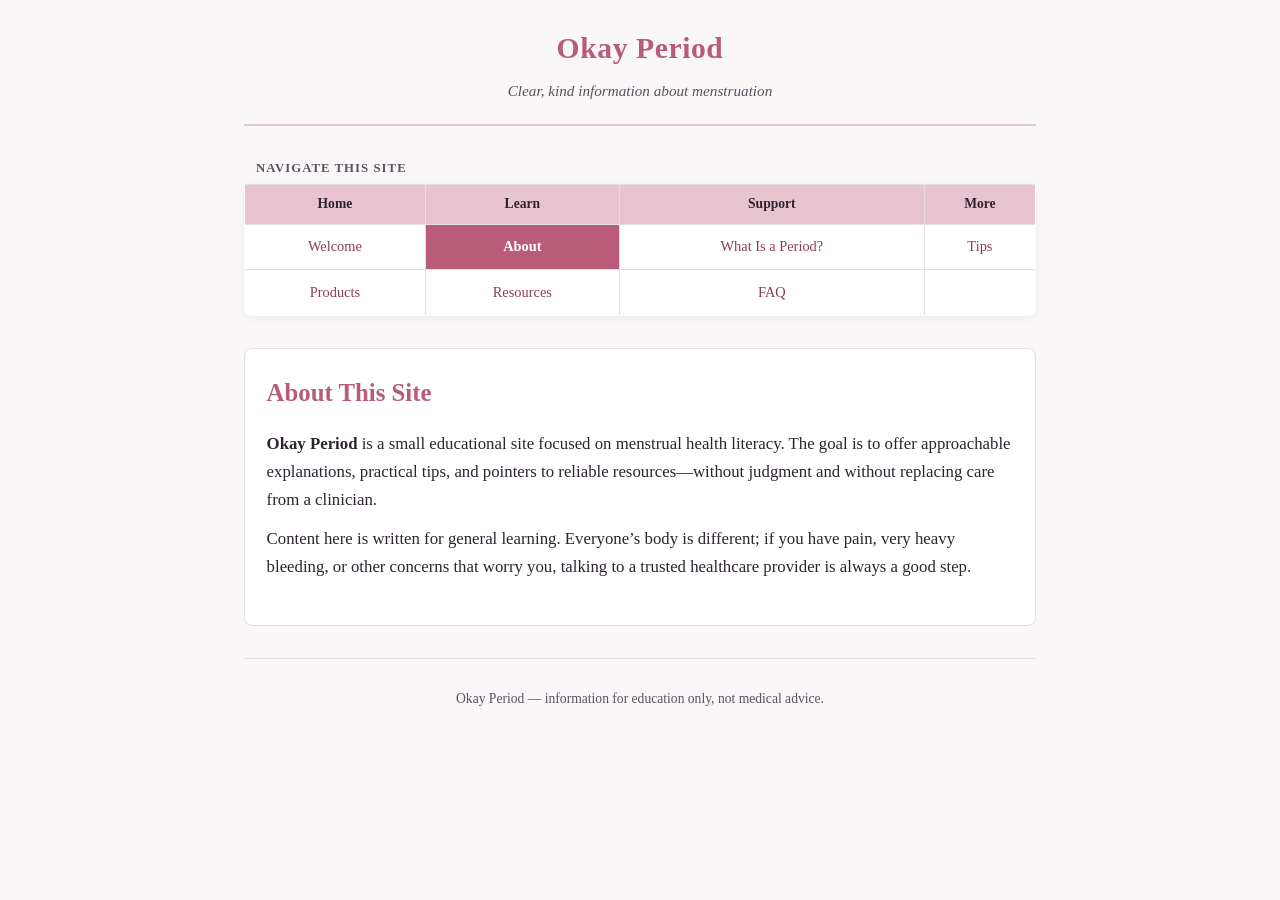
==== about.html @ 51fa40b0 "created all html files and style.css" ====
<!DOCTYPE html>
<html lang="en">
<head>
  <meta charset="UTF-8">
  <meta name="viewport" content="width=device-width, initial-scale=1.0">
  <title>About — Okay Period</title>
  <link rel="stylesheet" href="style.css">
</head>
<body>
  <div class="page-wrap">
    <header class="site-header">
      <h1 class="site-title">Okay Period</h1>
      <p class="site-tagline">Clear, kind information about menstruation</p>
    </header>

    <table class="nav-table" role="navigation" aria-label="Site pages">
      <caption>Navigate this site</caption>
      <thead>
        <tr>
          <th scope="col">Home</th>
          <th scope="col">Learn</th>
          <th scope="col">Support</th>
          <th scope="col">More</th>
        </tr>
      </thead>
      <tbody>
        <tr>
          <td><a href="index.html">Welcome</a></td>
          <td><a href="about.html" aria-current="page">About</a></td>
          <td><a href="whatisaperiod.html">What Is a Period?</a></td>
          <td><a href="tips.html">Tips</a></td>
        </tr>
        <tr>
          <td><a href="products.html">Products</a></td>
          <td><a href="resources.html">Resources</a></td>
          <td><a href="faq.html">FAQ</a></td>
          <td></td>
        </tr>
      </tbody>
    </table>

    <main>
      <h1>About This Site</h1>
      <p>
        <strong>Okay Period</strong> is a small educational site focused on menstrual health
        literacy. The goal is to offer approachable explanations, practical tips, and pointers
        to reliable resources—without judgment and without replacing care from a clinician.
      </p>
      <p>
        Content here is written for general learning. Everyone’s body is different; if you
        have pain, very heavy bleeding, or other concerns that worry you, talking to a
        trusted healthcare provider is always a good step.
      </p>
    </main>

    <footer class="site-footer">
      <p>Okay Period — information for education only, not medical advice.</p>
    </footer>
  </div>
</body>
</html>
---- style.css ----
/* Okay Period — shared layout and navigation */

:root {
  --bg: #faf7f8;
  --surface: #ffffff;
  --text: #2d2430;
  --muted: #5c5160;
  --accent: #b85c7a;
  --accent-soft: #e8c4d0;
  --border: #e5dde2;
  --link: #8b3d5c;
  --link-hover: #6a2d45;
}

*,
*::before,
*::after {
  box-sizing: border-box;
}

body {
  margin: 0;
  min-height: 100vh;
  font-family: Georgia, "Times New Roman", serif;
  font-size: 1.05rem;
  line-height: 1.65;
  color: var(--text);
  background: var(--bg);
}

.page-wrap {
  max-width: 52rem;
  margin: 0 auto;
  padding: 1.5rem 1.25rem 3rem;
}

.site-header {
  text-align: center;
  padding-bottom: 1.25rem;
  border-bottom: 2px solid var(--accent-soft);
  margin-bottom: 1.5rem;
}

.site-title {
  margin: 0;
  font-size: 1.85rem;
  font-weight: 600;
  letter-spacing: 0.02em;
  color: var(--accent);
}

.site-tagline {
  margin: 0.35rem 0 0;
  font-size: 0.95rem;
  color: var(--muted);
  font-style: italic;
}

/* Navigation table — used on every page */
.nav-table {
  width: 100%;
  border-collapse: collapse;
  margin-bottom: 2rem;
  background: var(--surface);
  border: 1px solid var(--border);
  border-radius: 8px;
  overflow: hidden;
  box-shadow: 0 2px 8px rgba(45, 36, 48, 0.06);
}

.nav-table caption {
  caption-side: top;
  text-align: left;
  font-size: 0.8rem;
  font-weight: 600;
  text-transform: uppercase;
  letter-spacing: 0.08em;
  color: var(--muted);
  padding: 0.5rem 0.75rem 0.35rem;
}

.nav-table th,
.nav-table td {
  border: 1px solid var(--border);
  padding: 0;
  text-align: center;
  vertical-align: middle;
}

.nav-table th {
  background: var(--accent-soft);
  color: var(--text);
  font-size: 0.85rem;
  font-weight: 600;
  padding: 0.5rem 0.35rem;
}

.nav-table td a {
  display: block;
  padding: 0.65rem 0.5rem;
  color: var(--link);
  text-decoration: none;
  font-size: 0.9rem;
  transition: background 0.15s ease, color 0.15s ease;
}

.nav-table td a:hover,
.nav-table td a:focus-visible {
  background: #fdf2f5;
  color: var(--link-hover);
  outline: none;
}

.nav-table td a[aria-current="page"] {
  background: var(--accent);
  color: #fff;
  font-weight: 600;
}

main {
  background: var(--surface);
  padding: 1.5rem 1.35rem 2rem;
  border-radius: 8px;
  border: 1px solid var(--border);
}

main h1 {
  margin-top: 0;
  font-size: 1.55rem;
  color: var(--accent);
}

main h2 {
  font-size: 1.2rem;
  margin-top: 1.5rem;
  margin-bottom: 0.5rem;
  color: var(--text);
}

main p {
  margin: 0.75rem 0;
  color: var(--text);
}

main ul {
  margin: 0.5rem 0 1rem;
  padding-left: 1.35rem;
  color: var(--text);
}

main li {
  margin: 0.35rem 0;
}

.faq-item {
  margin-bottom: 1.25rem;
}

.faq-item strong {
  display: block;
  color: var(--accent);
  margin-bottom: 0.35rem;
}

.resource-list a {
  color: var(--link);
}

.resource-list a:hover {
  color: var(--link-hover);
}

.site-footer {
  margin-top: 2rem;
  padding-top: 1rem;
  border-top: 1px solid var(--border);
  font-size: 0.85rem;
  color: var(--muted);
  text-align: center;
}

@media (max-width: 600px) {
  .nav-table th,
  .nav-table td {
    font-size: 0.8rem;
  }

  .nav-table td a {
    padding: 0.55rem 0.35rem;
    font-size: 0.8rem;
  }
}
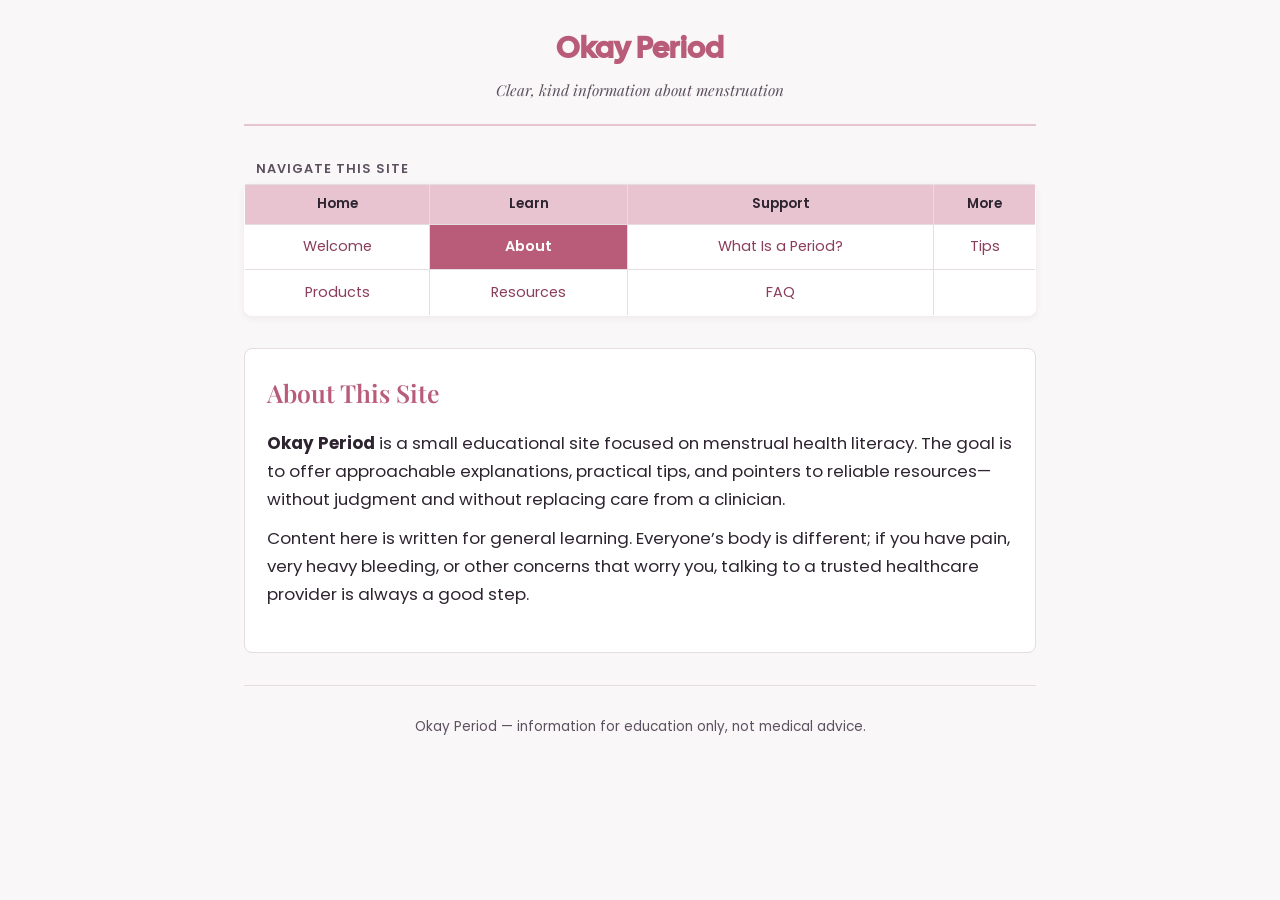
==== commit e3160c70: "added embed font coding to all pages" ====
--- a/about.html
+++ b/about.html
@@ -4,13 +4,16 @@
   <meta charset="UTF-8">
   <meta name="viewport" content="width=device-width, initial-scale=1.0">
   <title>About — Okay Period</title>
+  <link rel="preconnect" href="https://fonts.googleapis.com">
+  <link rel="preconnect" href="https://fonts.gstatic.com" crossorigin>
+  <link href="https://fonts.googleapis.com/css2?family=Cal+Sans&family=Playfair+Display:ital,wght@0,400..900;1,400..900&family=Poppins:ital,wght@0,100;0,200;0,300;0,400;0,500;0,600;0,700;0,800;0,900;1,100;1,200;1,300;1,400;1,500;1,600;1,700;1,800;1,900&display=swap" rel="stylesheet">
   <link rel="stylesheet" href="style.css">
 </head>
 <body>
   <div class="page-wrap">
     <header class="site-header">
       <h1 class="site-title">Okay Period</h1>
-      <p class="site-tagline">Clear, kind information about menstruation</p>
+      <p class="site-tagline playfair-display-okay-period-italic">Clear, kind information about menstruation</p>
     </header>
 
     <table class="nav-table" role="navigation" aria-label="Site pages">
@@ -40,7 +43,7 @@
     </table>
 
     <main>
-      <h1>About This Site</h1>
+      <h1 class="playfair-display-okay-period-semibold">About This Site</h1>
       <p>
         <strong>Okay Period</strong> is a small educational site focused on menstrual health
         literacy. The goal is to offer approachable explanations, practical tips, and pointers
--- a/style.css
+++ b/style.css
@@ -12,6 +12,28 @@
   --link-hover: #6a2d45;
 }
 
+/* Playfair Display — Google Fonts variable (replace uniquifier in your own projects) */
+.playfair-display-okay-period {
+  font-family: "Playfair Display", serif;
+  font-optical-sizing: auto;
+  font-weight: 400;
+  font-style: normal;
+}
+
+.playfair-display-okay-period-italic {
+  font-family: "Playfair Display", serif;
+  font-optical-sizing: auto;
+  font-weight: 400;
+  font-style: italic;
+}
+
+.playfair-display-okay-period-semibold {
+  font-family: "Playfair Display", serif;
+  font-optical-sizing: auto;
+  font-weight: 600;
+  font-style: normal;
+}
+
 *,
 *::before,
 *::after {
@@ -21,7 +43,7 @@
 body {
   margin: 0;
   min-height: 100vh;
-  font-family: Georgia, "Times New Roman", serif;
+  font-family: "Poppins", system-ui, sans-serif;
   font-size: 1.05rem;
   line-height: 1.65;
   color: var(--text);
@@ -43,6 +65,7 @@
 
 .site-title {
   margin: 0;
+  font-family: "Cal Sans", "Poppins", system-ui, sans-serif;
   font-size: 1.85rem;
   font-weight: 600;
   letter-spacing: 0.02em;
@@ -53,7 +76,6 @@
   margin: 0.35rem 0 0;
   font-size: 0.95rem;
   color: var(--muted);
-  font-style: italic;
 }
 
 /* Navigation table — used on every page */
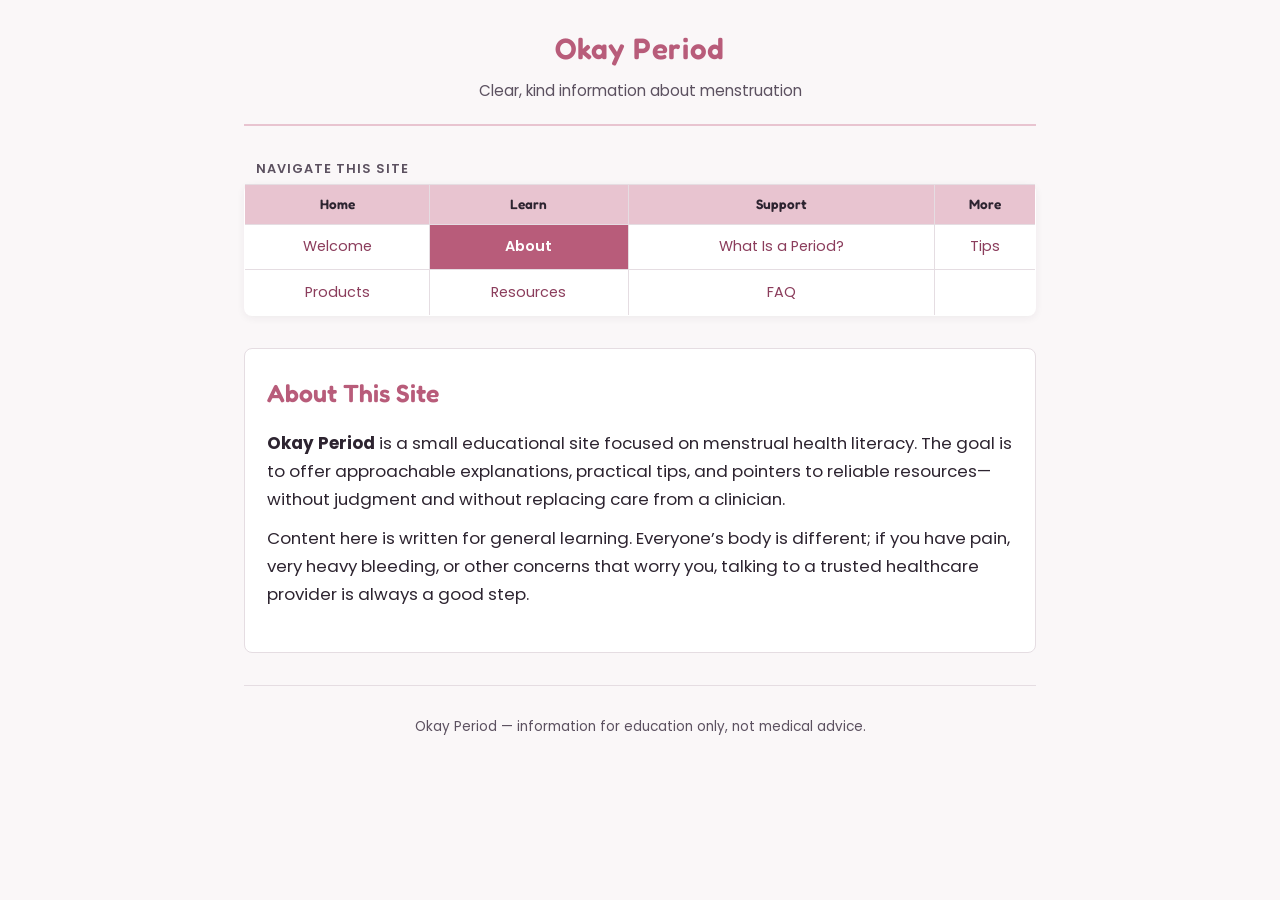
==== commit e982eccf: "updated fonts and pages" ====
--- a/about.html
+++ b/about.html
@@ -6,14 +6,14 @@
   <title>About — Okay Period</title>
   <link rel="preconnect" href="https://fonts.googleapis.com">
   <link rel="preconnect" href="https://fonts.gstatic.com" crossorigin>
-  <link href="https://fonts.googleapis.com/css2?family=Cal+Sans&family=Playfair+Display:ital,wght@0,400..900;1,400..900&family=Poppins:ital,wght@0,100;0,200;0,300;0,400;0,500;0,600;0,700;0,800;0,900;1,100;1,200;1,300;1,400;1,500;1,600;1,700;1,800;1,900&display=swap" rel="stylesheet">
+  <link href="https://fonts.googleapis.com/css2?family=Fredoka:wght@400;500;600;700&family=Poppins:ital,wght@0,100;0,200;0,300;0,400;0,500;0,600;0,700;0,800;0,900;1,100;1,200;1,300;1,400;1,500;1,600;1,700;1,800;1,900&display=swap" rel="stylesheet">
   <link rel="stylesheet" href="style.css">
 </head>
 <body>
   <div class="page-wrap">
     <header class="site-header">
       <h1 class="site-title">Okay Period</h1>
-      <p class="site-tagline playfair-display-okay-period-italic">Clear, kind information about menstruation</p>
+      <p class="site-tagline">Clear, kind information about menstruation</p>
     </header>
 
     <table class="nav-table" role="navigation" aria-label="Site pages">
@@ -28,7 +28,7 @@
       </thead>
       <tbody>
         <tr>
-          <td><a href="index.html">Welcome</a></td>
+          <td><a href="welcome.html">Welcome</a></td>
           <td><a href="about.html" aria-current="page">About</a></td>
           <td><a href="whatisaperiod.html">What Is a Period?</a></td>
           <td><a href="tips.html">Tips</a></td>
@@ -43,7 +43,7 @@
     </table>
 
     <main>
-      <h1 class="playfair-display-okay-period-semibold">About This Site</h1>
+      <h1>About This Site</h1>
       <p>
         <strong>Okay Period</strong> is a small educational site focused on menstrual health
         literacy. The goal is to offer approachable explanations, practical tips, and pointers
--- a/style.css
+++ b/style.css
@@ -10,28 +10,27 @@
   --border: #e5dde2;
   --link: #8b3d5c;
   --link-hover: #6a2d45;
-}
-
-/* Playfair Display — Google Fonts variable (replace uniquifier in your own projects) */
-.playfair-display-okay-period {
-  font-family: "Playfair Display", serif;
-  font-optical-sizing: auto;
-  font-weight: 400;
-  font-style: normal;
-}
-
-.playfair-display-okay-period-italic {
-  font-family: "Playfair Display", serif;
-  font-optical-sizing: auto;
-  font-weight: 400;
-  font-style: italic;
-}
-
-.playfair-display-okay-period-semibold {
-  font-family: "Playfair Display", serif;
-  font-optical-sizing: auto;
-  font-weight: 600;
-  font-style: normal;
+  --btn-radius: 14px;
+  --btn-shadow: 0 2px 10px rgba(45, 36, 48, 0.07);
+  --btn-shadow-hover: 0 6px 18px rgba(184, 92, 122, 0.18);
+  --font-display: "Fredoka", system-ui, sans-serif;
+  --font-body: "Poppins", system-ui, sans-serif;
+}
+
+@media (prefers-reduced-motion: no-preference) {
+  html {
+    scroll-behavior: smooth;
+  }
+}
+
+/* Fredoka: site logo & headings; Poppins: body (see body, taglines, paragraphs) */
+.site-title,
+.hero-intro__title,
+main h1,
+main h2,
+.nav-table th,
+.faq-item strong {
+  font-family: var(--font-display);
 }
 
 *,
@@ -43,17 +42,193 @@
 body {
   margin: 0;
   min-height: 100vh;
-  font-family: "Poppins", system-ui, sans-serif;
+  font-family: var(--font-body);
   font-size: 1.05rem;
   line-height: 1.65;
   color: var(--text);
   background: var(--bg);
+}
+
+/* Buttons — rounded, soft hover */
+button,
+input[type="submit"],
+input[type="button"],
+input[type="reset"] {
+  appearance: none;
+  font-family: inherit;
+  font-size: 0.95rem;
+  line-height: 1.4;
+  cursor: pointer;
+  border-radius: var(--btn-radius);
+  padding: 0.7rem 1.45rem;
+  border: 1px solid var(--accent-soft);
+  background: var(--surface);
+  color: var(--link);
+  box-shadow: var(--btn-shadow);
+  transition:
+    background 0.25s ease,
+    color 0.25s ease,
+    box-shadow 0.25s ease,
+    transform 0.25s ease,
+    border-color 0.25s ease;
+}
+
+button:hover,
+input[type="submit"]:hover,
+input[type="button"]:hover,
+input[type="reset"]:hover {
+  background: #fdf6f8;
+  color: var(--link-hover);
+  border-color: rgba(184, 92, 122, 0.35);
+  box-shadow: var(--btn-shadow-hover);
+  transform: translateY(-1px);
+}
+
+button:focus-visible,
+input[type="submit"]:focus-visible,
+input[type="button"]:focus-visible,
+input[type="reset"]:focus-visible {
+  outline: 2px solid var(--accent);
+  outline-offset: 3px;
+}
+
+button:active,
+input[type="submit"]:active,
+input[type="button"]:active,
+input[type="reset"]:active {
+  transform: translateY(0);
+  box-shadow: var(--btn-shadow);
+}
+
+button:disabled,
+input[type="submit"]:disabled,
+input[type="button"]:disabled,
+input[type="reset"]:disabled {
+  cursor: not-allowed;
+  opacity: 0.55;
+  transform: none;
+  box-shadow: none;
+}
+
+@media (prefers-reduced-motion: reduce) {
+  button:hover,
+  input[type="submit"]:hover,
+  input[type="button"]:hover,
+  input[type="reset"]:hover,
+  button:active,
+  input[type="submit"]:active,
+  input[type="button"]:active,
+  input[type="reset"]:active {
+    transform: none;
+  }
 }
 
 .page-wrap {
   max-width: 52rem;
   margin: 0 auto;
   padding: 1.5rem 1.25rem 3rem;
+}
+
+/* Home — full-screen intro hero (landing) */
+body.home {
+  background: var(--bg);
+}
+
+.hero-intro {
+  min-height: 100vh;
+  min-height: 100dvh;
+  display: flex;
+  align-items: center;
+  justify-content: center;
+  padding: 2rem 1.5rem 3rem;
+  text-align: center;
+  background:
+    radial-gradient(ellipse 120% 80% at 50% 0%, rgba(232, 196, 208, 0.45) 0%, transparent 55%),
+    radial-gradient(ellipse 90% 70% at 80% 100%, rgba(184, 92, 122, 0.08) 0%, transparent 50%),
+    linear-gradient(180deg, #fdf8fa 0%, var(--bg) 45%, #f7f0f3 100%);
+}
+
+.hero-intro__inner {
+  max-width: 28rem;
+  margin: 0 auto;
+  display: flex;
+  flex-direction: column;
+  align-items: center;
+  gap: 1.25rem;
+}
+
+.hero-intro__title {
+  margin: 0;
+  font-size: clamp(2rem, 6vw, 2.85rem);
+  font-weight: 600;
+  letter-spacing: 0.02em;
+  color: var(--accent);
+  line-height: 1.15;
+}
+
+.hero-intro__tagline {
+  margin: 0;
+  font-family: var(--font-body);
+  font-size: clamp(1rem, 2.4vw, 1.15rem);
+  line-height: 1.6;
+  color: var(--muted);
+  max-width: 22rem;
+}
+
+.hero-intro__cta {
+  display: inline-flex;
+  align-items: center;
+  justify-content: center;
+  margin-top: 0.5rem;
+  padding: 0.85rem 2.35rem;
+  font-family: var(--font-body);
+  font-size: 0.95rem;
+  font-weight: 500;
+  letter-spacing: 0.04em;
+  text-decoration: none;
+  color: #fff;
+  background: linear-gradient(145deg, #c76b88 0%, var(--accent) 50%, #a34d6a 100%);
+  border: 1px solid rgba(255, 255, 255, 0.2);
+  border-radius: 999px;
+  box-shadow:
+    0 4px 16px rgba(184, 92, 122, 0.26),
+    0 1px 3px rgba(45, 36, 48, 0.05);
+  transition:
+    transform 0.28s ease,
+    box-shadow 0.28s ease,
+    filter 0.28s ease,
+    border-color 0.28s ease;
+}
+
+.hero-intro__cta:hover {
+  transform: translateY(-2px);
+  filter: brightness(1.04);
+  box-shadow:
+    0 10px 28px rgba(184, 92, 122, 0.3),
+    0 3px 8px rgba(45, 36, 48, 0.06);
+  border-color: rgba(255, 255, 255, 0.35);
+  color: #fff;
+}
+
+.hero-intro__cta:focus-visible {
+  outline: 2px solid var(--accent);
+  outline-offset: 4px;
+  color: #fff;
+}
+
+.hero-intro__cta:active {
+  transform: translateY(0);
+  filter: brightness(0.98);
+  box-shadow:
+    0 3px 12px rgba(184, 92, 122, 0.22),
+    0 1px 2px rgba(45, 36, 48, 0.05);
+}
+
+@media (prefers-reduced-motion: reduce) {
+  .hero-intro__cta:hover,
+  .hero-intro__cta:active {
+    transform: none;
+  }
 }
 
 .site-header {
@@ -65,7 +240,6 @@
 
 .site-title {
   margin: 0;
-  font-family: "Cal Sans", "Poppins", system-ui, sans-serif;
   font-size: 1.85rem;
   font-weight: 600;
   letter-spacing: 0.02em;
@@ -74,6 +248,7 @@
 
 .site-tagline {
   margin: 0.35rem 0 0;
+  font-family: var(--font-body);
   font-size: 0.95rem;
   color: var(--muted);
 }
@@ -149,11 +324,13 @@
 main h1 {
   margin-top: 0;
   font-size: 1.55rem;
+  font-weight: 600;
   color: var(--accent);
 }
 
 main h2 {
   font-size: 1.2rem;
+  font-weight: 600;
   margin-top: 1.5rem;
   margin-bottom: 0.5rem;
   color: var(--text);
@@ -180,6 +357,7 @@
 
 .faq-item strong {
   display: block;
+  font-weight: 600;
   color: var(--accent);
   margin-bottom: 0.35rem;
 }
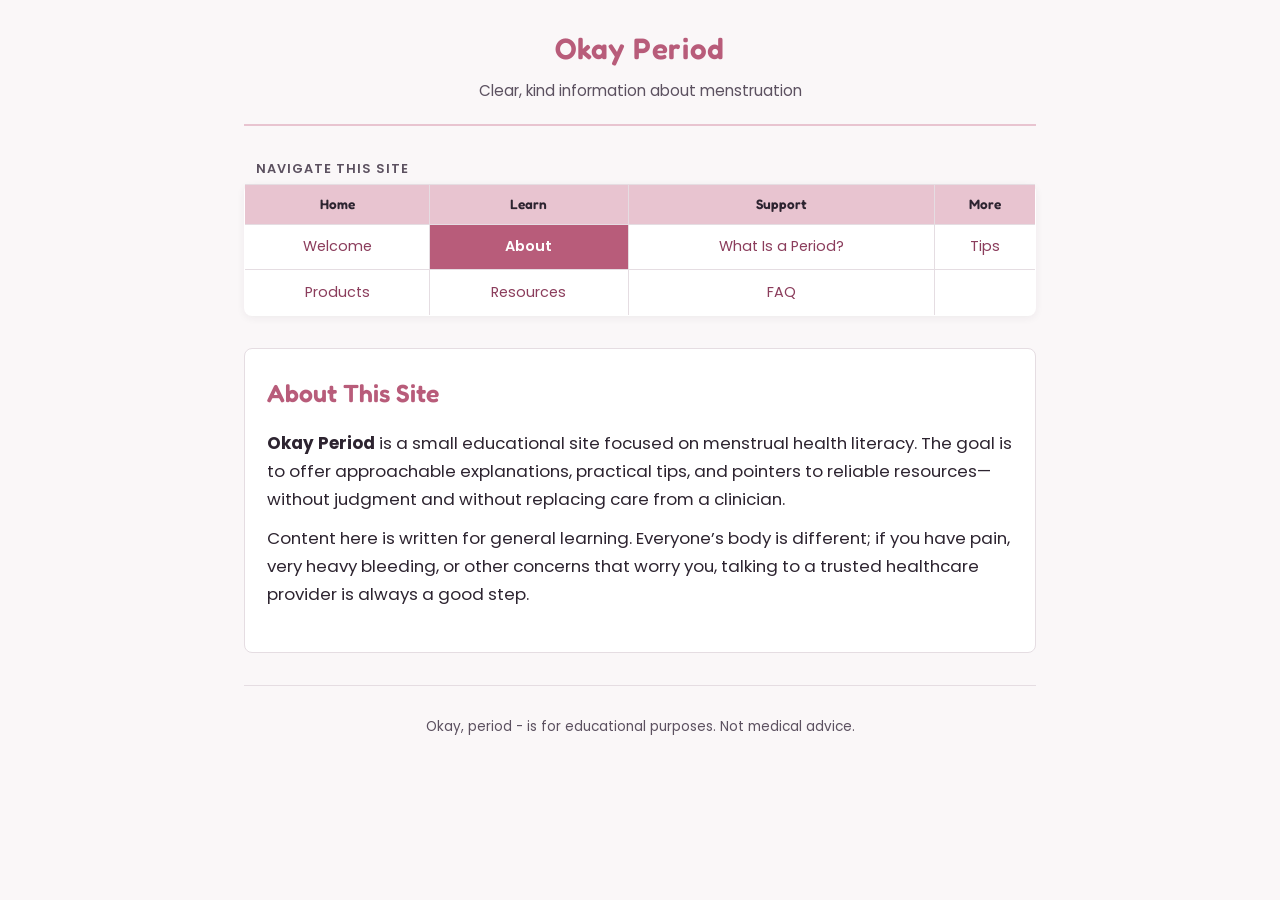
==== commit bc426bb9: "updated homepage link added link to revert back to homepage and added footnote to all pages" ====
--- a/about.html
+++ b/about.html
@@ -12,7 +12,7 @@
 <body>
   <div class="page-wrap">
     <header class="site-header">
-      <h1 class="site-title">Okay Period</h1>
+      <h1 class="site-title"><a href="index.html">Okay Period</a></h1>
       <p class="site-tagline">Clear, kind information about menstruation</p>
     </header>
 
@@ -57,7 +57,7 @@
     </main>
 
     <footer class="site-footer">
-      <p>Okay Period — information for education only, not medical advice.</p>
+      <p>Okay, period - is for educational purposes. Not medical advice.</p>
     </footer>
   </div>
 </body>
--- a/style.css
+++ b/style.css
@@ -132,11 +132,15 @@
 /* Home — full-screen intro hero (landing) */
 body.home {
   background: var(--bg);
-}
-
-.hero-intro {
   min-height: 100vh;
   min-height: 100dvh;
+  display: flex;
+  flex-direction: column;
+}
+
+.hero-intro {
+  flex: 1;
+  min-height: 0;
   display: flex;
   align-items: center;
   justify-content: center;
@@ -246,6 +250,28 @@
   color: var(--accent);
 }
 
+.site-title a,
+.hero-intro__title a {
+  color: inherit;
+  text-decoration: none;
+}
+
+.site-title a:hover,
+.site-title a:focus-visible,
+.hero-intro__title a:hover,
+.hero-intro__title a:focus-visible {
+  color: var(--link-hover);
+  text-decoration: underline;
+  text-underline-offset: 0.12em;
+}
+
+.site-title a:focus-visible,
+.hero-intro__title a:focus-visible {
+  outline: 2px solid var(--accent);
+  outline-offset: 4px;
+  border-radius: 4px;
+}
+
 .site-tagline {
   margin: 0.35rem 0 0;
   font-family: var(--font-body);
@@ -379,6 +405,13 @@
   text-align: center;
 }
 
+body.home .site-footer--home {
+  margin-top: 0;
+  padding: 1rem 1.25rem 1.25rem;
+  border-top: 1px solid var(--border);
+  flex-shrink: 0;
+}
+
 @media (max-width: 600px) {
   .nav-table th,
   .nav-table td {
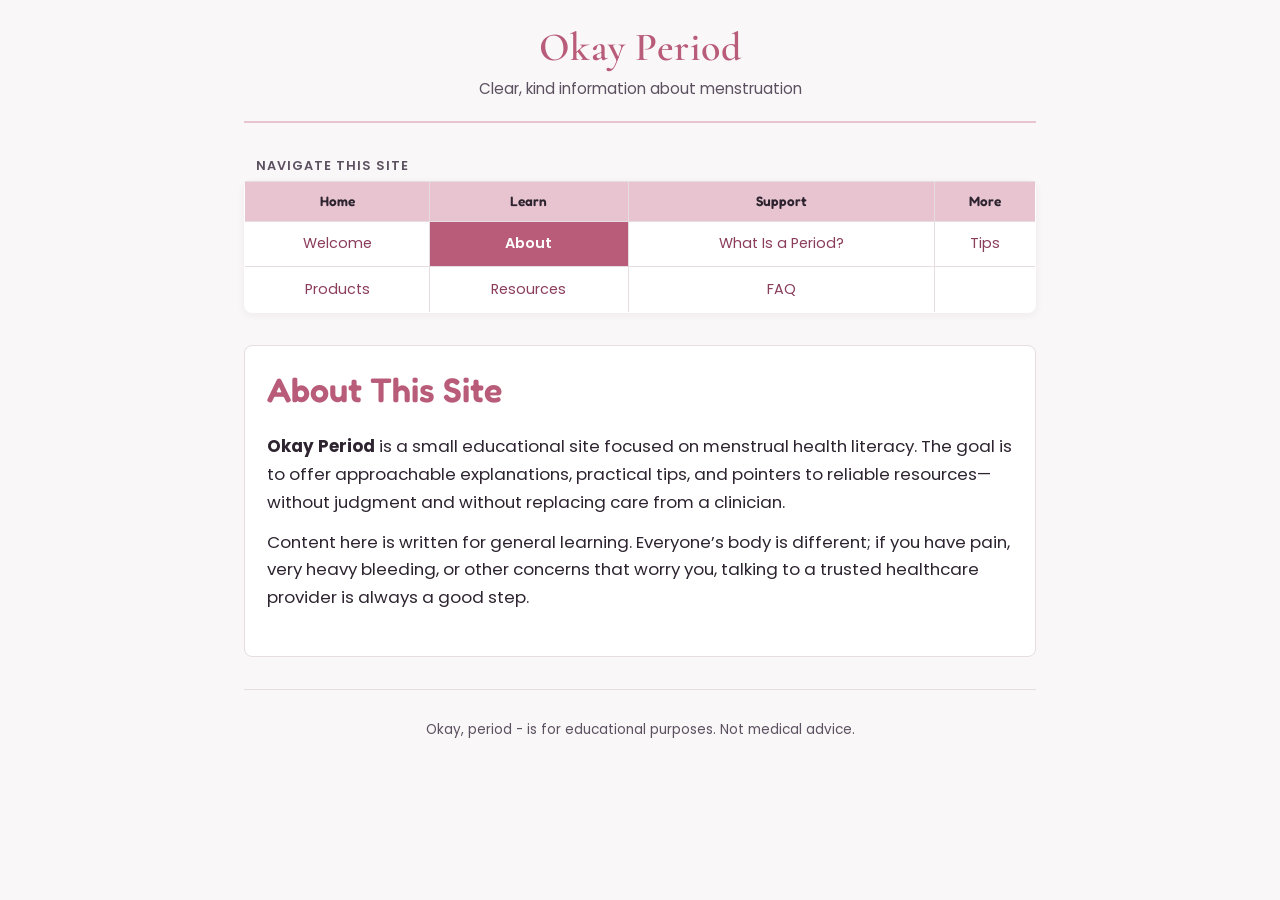
==== commit 6e0a8766: "changed fonts" ====
--- a/about.html
+++ b/about.html
@@ -6,13 +6,13 @@
   <title>About — Okay Period</title>
   <link rel="preconnect" href="https://fonts.googleapis.com">
   <link rel="preconnect" href="https://fonts.gstatic.com" crossorigin>
-  <link href="https://fonts.googleapis.com/css2?family=Fredoka:wght@400;500;600;700&family=Poppins:ital,wght@0,100;0,200;0,300;0,400;0,500;0,600;0,700;0,800;0,900;1,100;1,200;1,300;1,400;1,500;1,600;1,700;1,800;1,900&display=swap" rel="stylesheet">
+  <link href="https://fonts.googleapis.com/css2?family=Cormorant+Garamond:wght@400;500;600;700&family=Fredoka:wght@400;500;600;700&family=Poppins:ital,wght@0,100;0,200;0,300;0,400;0,500;0,600;0,700;0,800;0,900;1,100;1,200;1,300;1,400;1,500;1,600;1,700;1,800;1,900&display=swap" rel="stylesheet">
   <link rel="stylesheet" href="style.css">
 </head>
 <body>
   <div class="page-wrap">
     <header class="site-header">
-      <h1 class="site-title"><a href="index.html">Okay Period</a></h1>
+      <h1 class="site-title logo-title"><a href="index.html">Okay Period</a></h1>
       <p class="site-tagline">Clear, kind information about menstruation</p>
     </header>
 
--- a/style.css
+++ b/style.css
@@ -13,7 +13,8 @@
   --btn-radius: 14px;
   --btn-shadow: 0 2px 10px rgba(45, 36, 48, 0.07);
   --btn-shadow-hover: 0 6px 18px rgba(184, 92, 122, 0.18);
-  --font-display: "Fredoka", system-ui, sans-serif;
+  --font-logo: "Cormorant Garamond", Georgia, serif;
+  --font-heading: "Fredoka", system-ui, sans-serif;
   --font-body: "Poppins", system-ui, sans-serif;
 }
 
@@ -23,14 +24,18 @@
   }
 }
 
-/* Fredoka: site logo & headings; Poppins: body (see body, taglines, paragraphs) */
-.site-title,
-.hero-intro__title,
+/* Cormorant: logo (.logo-title only); Fredoka: main headings & nav labels; Poppins: body */
+.logo-title {
+  font-family: var(--font-logo);
+  font-weight: 600;
+  letter-spacing: 0.5px;
+}
+
 main h1,
 main h2,
 .nav-table th,
 .faq-item strong {
-  font-family: var(--font-display);
+  font-family: var(--font-heading);
 }
 
 *,
@@ -163,11 +168,9 @@
 
 .hero-intro__title {
   margin: 0;
-  font-size: clamp(2rem, 6vw, 2.85rem);
-  font-weight: 600;
-  letter-spacing: 0.02em;
+  font-size: clamp(2.75rem, 8vw, 4rem);
   color: var(--accent);
-  line-height: 1.15;
+  line-height: 1.12;
 }
 
 .hero-intro__tagline {
@@ -244,10 +247,9 @@
 
 .site-title {
   margin: 0;
-  font-size: 1.85rem;
-  font-weight: 600;
-  letter-spacing: 0.02em;
+  font-size: 2.5rem;
   color: var(--accent);
+  line-height: 1.15;
 }
 
 .site-title a,
@@ -349,9 +351,10 @@
 
 main h1 {
   margin-top: 0;
-  font-size: 1.55rem;
+  font-size: 2.125rem;
   font-weight: 600;
   color: var(--accent);
+  line-height: 1.2;
 }
 
 main h2 {
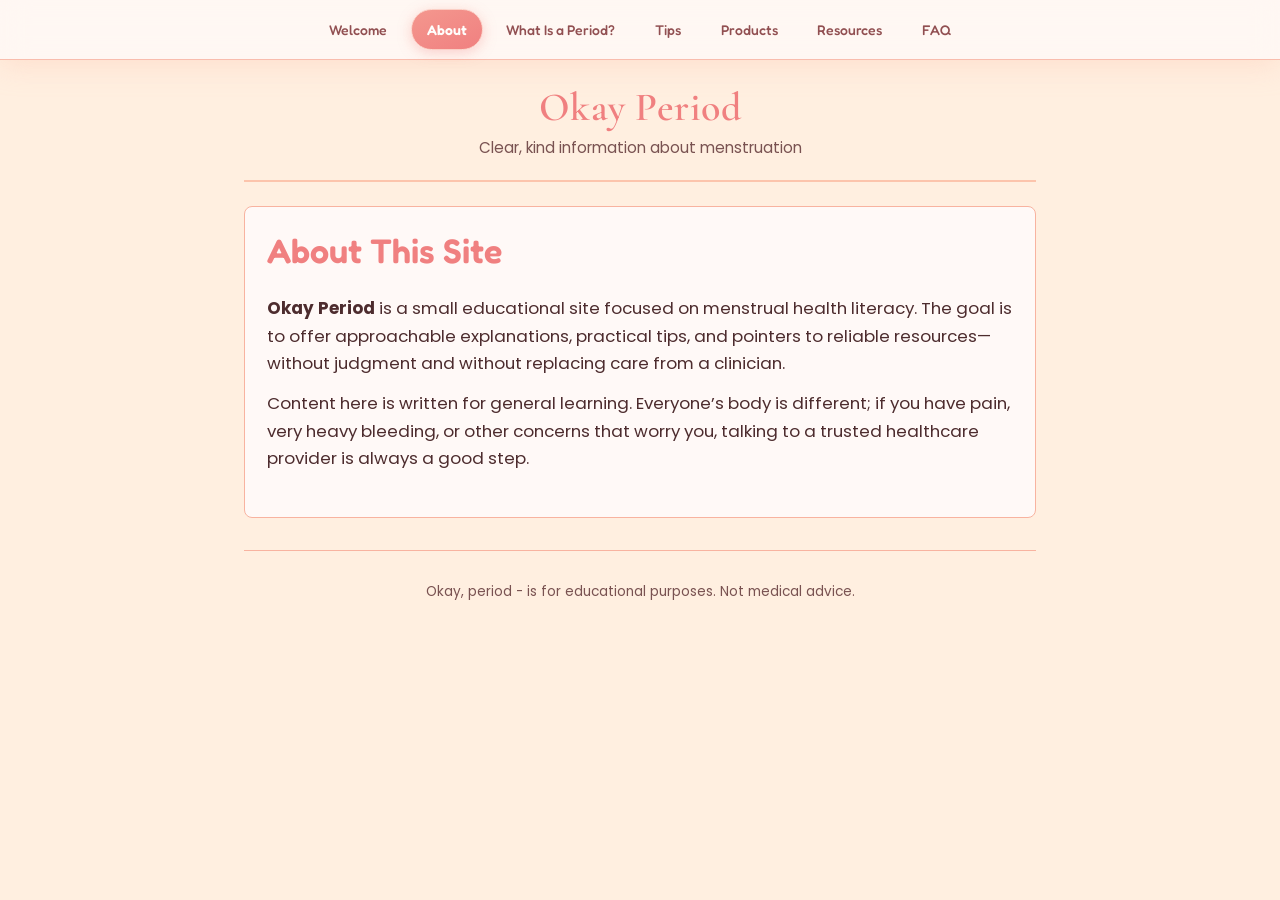
==== commit 6c5688d5: "updated navigation tab" ====
--- a/about.html
+++ b/about.html
@@ -10,39 +10,32 @@
   <link rel="stylesheet" href="style.css">
 </head>
 <body>
+  <a class="skip-link" href="#main-content">Skip to main content</a>
+  <nav class="site-nav" id="site-nav" aria-label="Site pages">
+    <div class="site-nav__inner">
+      <button type="button" class="site-nav__toggle" aria-expanded="false" aria-controls="site-nav-menu" aria-label="Open menu">
+        <span class="site-nav__toggle-icon" aria-hidden="true"><span></span><span></span><span></span></span>
+        <span class="site-nav__toggle-text" aria-hidden="true">Menu</span>
+      </button>
+      <ul id="site-nav-menu" class="site-nav__list">
+        <li><a href="welcome.html" class="site-nav__link">Welcome</a></li>
+        <li><a href="about.html" class="site-nav__link" aria-current="page">About</a></li>
+        <li><a href="whatisaperiod.html" class="site-nav__link">What Is a Period?</a></li>
+        <li><a href="tips.html" class="site-nav__link">Tips</a></li>
+        <li><a href="products.html" class="site-nav__link">Products</a></li>
+        <li><a href="resources.html" class="site-nav__link">Resources</a></li>
+        <li><a href="faq.html" class="site-nav__link">FAQ</a></li>
+      </ul>
+    </div>
+  </nav>
   <div class="page-wrap">
     <header class="site-header">
       <h1 class="site-title logo-title"><a href="index.html">Okay Period</a></h1>
       <p class="site-tagline">Clear, kind information about menstruation</p>
     </header>
 
-    <table class="nav-table" role="navigation" aria-label="Site pages">
-      <caption>Navigate this site</caption>
-      <thead>
-        <tr>
-          <th scope="col">Home</th>
-          <th scope="col">Learn</th>
-          <th scope="col">Support</th>
-          <th scope="col">More</th>
-        </tr>
-      </thead>
-      <tbody>
-        <tr>
-          <td><a href="welcome.html">Welcome</a></td>
-          <td><a href="about.html" aria-current="page">About</a></td>
-          <td><a href="whatisaperiod.html">What Is a Period?</a></td>
-          <td><a href="tips.html">Tips</a></td>
-        </tr>
-        <tr>
-          <td><a href="products.html">Products</a></td>
-          <td><a href="resources.html">Resources</a></td>
-          <td><a href="faq.html">FAQ</a></td>
-          <td></td>
-        </tr>
-      </tbody>
-    </table>
 
-    <main>
+    <main id="main-content" tabindex="-1">
       <h1>About This Site</h1>
       <p>
         <strong>Okay Period</strong> is a small educational site focused on menstrual health
@@ -60,5 +53,6 @@
       <p>Okay, period - is for educational purposes. Not medical advice.</p>
     </footer>
   </div>
+  <script src="nav.js" defer></script>
 </body>
 </html>
--- a/style.css
+++ b/style.css
@@ -1,18 +1,30 @@
 /* Okay Period — shared layout and navigation */
 
 :root {
-  --bg: #faf7f8;
-  --surface: #ffffff;
-  --text: #2d2430;
-  --muted: #5c5160;
-  --accent: #b85c7a;
-  --accent-soft: #e8c4d0;
-  --border: #e5dde2;
-  --link: #8b3d5c;
-  --link-hover: #6a2d45;
+  /* Core palette */
+  --light-coral: #f08080;
+  --sweet-salmon: #f4978e;
+  --powder-blush: #f8ad9d;
+  --peach-fuzz: #fbc4ab;
+  --soft-apricot: #ffdab9;
+
+  /* Semantic colors — derived only from the palette (+ white/black for contrast) */
+  --bg: color-mix(in srgb, var(--soft-apricot) 44%, white);
+  --surface: color-mix(in srgb, white 90%, var(--peach-fuzz));
+  --text: color-mix(in srgb, var(--light-coral) 24%, #1a1214 76%);
+  --muted: color-mix(in srgb, var(--sweet-salmon) 34%, #3a2f32 66%);
+  --accent: var(--light-coral);
+  --accent-deep: color-mix(in srgb, var(--sweet-salmon) 68%, #5c383c 32%);
+  --accent-soft: color-mix(in srgb, var(--powder-blush) 48%, var(--soft-apricot));
+  --border: color-mix(in srgb, var(--peach-fuzz) 62%, var(--sweet-salmon) 38%);
+  --link: color-mix(in srgb, var(--light-coral) 50%, #321e22 50%);
+  --link-hover: color-mix(in srgb, var(--light-coral) 34%, #231418 66%);
+  --highlight-bg: color-mix(in srgb, var(--peach-fuzz) 30%, white);
+  --text-on-accent: #fffefc;
+
   --btn-radius: 14px;
-  --btn-shadow: 0 2px 10px rgba(45, 36, 48, 0.07);
-  --btn-shadow-hover: 0 6px 18px rgba(184, 92, 122, 0.18);
+  --btn-shadow: 0 2px 12px color-mix(in srgb, var(--light-coral) 20%, transparent);
+  --btn-shadow-hover: 0 6px 22px color-mix(in srgb, var(--sweet-salmon) 32%, transparent);
   --font-logo: "Cormorant Garamond", Georgia, serif;
   --font-heading: "Fredoka", system-ui, sans-serif;
   --font-body: "Poppins", system-ui, sans-serif;
@@ -33,7 +45,7 @@
 
 main h1,
 main h2,
-.nav-table th,
+.site-nav__link,
 .faq-item strong {
   font-family: var(--font-heading);
 }
@@ -82,9 +94,9 @@
 input[type="submit"]:hover,
 input[type="button"]:hover,
 input[type="reset"]:hover {
-  background: #fdf6f8;
+  background: var(--highlight-bg);
   color: var(--link-hover);
-  border-color: rgba(184, 92, 122, 0.35);
+  border-color: color-mix(in srgb, var(--sweet-salmon) 45%, transparent);
   box-shadow: var(--btn-shadow-hover);
   transform: translateY(-1px);
 }
@@ -152,9 +164,22 @@
   padding: 2rem 1.5rem 3rem;
   text-align: center;
   background:
-    radial-gradient(ellipse 120% 80% at 50% 0%, rgba(232, 196, 208, 0.45) 0%, transparent 55%),
-    radial-gradient(ellipse 90% 70% at 80% 100%, rgba(184, 92, 122, 0.08) 0%, transparent 50%),
-    linear-gradient(180deg, #fdf8fa 0%, var(--bg) 45%, #f7f0f3 100%);
+    radial-gradient(
+      ellipse 120% 80% at 50% 0%,
+      color-mix(in srgb, var(--powder-blush) 52%, transparent) 0%,
+      transparent 55%
+    ),
+    radial-gradient(
+      ellipse 90% 70% at 80% 100%,
+      color-mix(in srgb, var(--sweet-salmon) 28%, transparent) 0%,
+      transparent 50%
+    ),
+    linear-gradient(
+      180deg,
+      var(--soft-apricot) 0%,
+      var(--bg) 45%,
+      color-mix(in srgb, var(--peach-fuzz) 55%, var(--soft-apricot)) 100%
+    );
 }
 
 .hero-intro__inner {
@@ -193,13 +218,18 @@
   font-weight: 500;
   letter-spacing: 0.04em;
   text-decoration: none;
-  color: #fff;
-  background: linear-gradient(145deg, #c76b88 0%, var(--accent) 50%, #a34d6a 100%);
-  border: 1px solid rgba(255, 255, 255, 0.2);
+  color: var(--text-on-accent);
+  background: linear-gradient(
+    145deg,
+    var(--powder-blush) 0%,
+    var(--sweet-salmon) 48%,
+    var(--accent-deep) 100%
+  );
+  border: 1px solid color-mix(in srgb, white 55%, var(--peach-fuzz));
   border-radius: 999px;
   box-shadow:
-    0 4px 16px rgba(184, 92, 122, 0.26),
-    0 1px 3px rgba(45, 36, 48, 0.05);
+    0 4px 18px color-mix(in srgb, var(--light-coral) 35%, transparent),
+    0 1px 3px color-mix(in srgb, var(--sweet-salmon) 15%, transparent);
   transition:
     transform 0.28s ease,
     box-shadow 0.28s ease,
@@ -211,24 +241,24 @@
   transform: translateY(-2px);
   filter: brightness(1.04);
   box-shadow:
-    0 10px 28px rgba(184, 92, 122, 0.3),
-    0 3px 8px rgba(45, 36, 48, 0.06);
-  border-color: rgba(255, 255, 255, 0.35);
-  color: #fff;
+    0 10px 30px color-mix(in srgb, var(--sweet-salmon) 42%, transparent),
+    0 3px 10px color-mix(in srgb, var(--light-coral) 18%, transparent);
+  border-color: color-mix(in srgb, white 70%, var(--soft-apricot));
+  color: var(--text-on-accent);
 }
 
 .hero-intro__cta:focus-visible {
   outline: 2px solid var(--accent);
   outline-offset: 4px;
-  color: #fff;
+  color: var(--text-on-accent);
 }
 
 .hero-intro__cta:active {
   transform: translateY(0);
   filter: brightness(0.98);
   box-shadow:
-    0 3px 12px rgba(184, 92, 122, 0.22),
-    0 1px 2px rgba(45, 36, 48, 0.05);
+    0 3px 14px color-mix(in srgb, var(--light-coral) 30%, transparent),
+    0 1px 3px color-mix(in srgb, var(--sweet-salmon) 12%, transparent);
 }
 
 @media (prefers-reduced-motion: reduce) {
@@ -281,65 +311,227 @@
   color: var(--muted);
 }
 
-/* Navigation table — used on every page */
-.nav-table {
-  width: 100%;
-  border-collapse: collapse;
-  margin-bottom: 2rem;
-  background: var(--surface);
+/* Skip link */
+.skip-link {
+  position: absolute;
+  top: 0;
+  left: 0;
+  z-index: 300;
+  padding: 0.65rem 1.1rem;
+  margin: 0.5rem;
+  font-family: var(--font-body);
+  font-size: 0.9rem;
+  font-weight: 500;
+  color: var(--text-on-accent);
+  background: linear-gradient(160deg, var(--sweet-salmon), var(--light-coral));
+  border-radius: var(--btn-radius);
+  text-decoration: none;
+  transform: translateY(-120%);
+  transition: transform 0.2s ease;
+}
+
+.skip-link:focus {
+  transform: translateY(0);
+  outline: 2px solid var(--accent);
+  outline-offset: 3px;
+}
+
+/* Sticky top navigation */
+.site-nav {
+  position: sticky;
+  top: 0;
+  z-index: 200;
+  background: color-mix(in srgb, var(--surface) 82%, transparent);
+  backdrop-filter: blur(14px);
+  -webkit-backdrop-filter: blur(14px);
+  border-bottom: 1px solid color-mix(in srgb, var(--border) 85%, transparent);
+  box-shadow: 0 6px 28px color-mix(in srgb, var(--peach-fuzz) 35%, transparent);
+}
+
+.site-nav__inner {
+  max-width: 52rem;
+  margin: 0 auto;
+  padding: 0.55rem 1.25rem;
+  display: flex;
+  flex-wrap: wrap;
+  align-items: center;
+  justify-content: flex-end;
+  gap: 0.5rem 0.75rem;
+}
+
+.site-nav__list {
+  list-style: none;
+  margin: 0;
+  padding: 0;
+  display: flex;
+  flex-wrap: wrap;
+  flex: 1 1 auto;
+  justify-content: center;
+  align-items: center;
+  gap: 0.35rem 0.45rem;
+  min-width: 0;
+}
+
+.site-nav__link {
+  display: inline-block;
+  padding: 0.5rem 0.95rem;
+  border-radius: 999px;
+  text-decoration: none;
+  font-size: 0.875rem;
+  font-weight: 500;
+  color: var(--link);
+  background: transparent;
+  border: 1px solid transparent;
+  transition:
+    background 0.22s ease,
+    color 0.22s ease,
+    transform 0.22s ease,
+    box-shadow 0.22s ease,
+    border-color 0.22s ease;
+}
+
+.site-nav__link:hover {
+  background: var(--highlight-bg);
+  color: var(--link-hover);
+  border-color: color-mix(in srgb, var(--peach-fuzz) 65%, transparent);
+  box-shadow: 0 4px 14px color-mix(in srgb, var(--sweet-salmon) 18%, transparent);
+  transform: translateY(-2px);
+}
+
+.site-nav__link:focus-visible {
+  outline: 2px solid var(--accent);
+  outline-offset: 3px;
+  color: var(--link-hover);
+}
+
+.site-nav__link[aria-current="page"] {
+  background: linear-gradient(155deg, var(--sweet-salmon), var(--light-coral));
+  color: var(--text-on-accent);
+  font-weight: 600;
+  border-color: color-mix(in srgb, white 40%, var(--powder-blush));
+  box-shadow: 0 3px 14px color-mix(in srgb, var(--light-coral) 35%, transparent);
+  transform: none;
+}
+
+.site-nav__link[aria-current="page"]:hover {
+  color: var(--text-on-accent);
+  filter: brightness(1.03);
+  transform: translateY(-1px);
+}
+
+.site-nav__toggle {
+  display: none;
+  align-items: center;
+  gap: 0.45rem;
+  margin-left: auto;
+  padding: 0.5rem 0.85rem;
+  font-family: var(--font-body);
+  font-size: 0.88rem;
+  font-weight: 600;
+  color: var(--link);
+  background: color-mix(in srgb, var(--surface) 70%, var(--highlight-bg));
   border: 1px solid var(--border);
-  border-radius: 8px;
-  overflow: hidden;
-  box-shadow: 0 2px 8px rgba(45, 36, 48, 0.06);
-}
-
-.nav-table caption {
-  caption-side: top;
-  text-align: left;
-  font-size: 0.8rem;
-  font-weight: 600;
-  text-transform: uppercase;
-  letter-spacing: 0.08em;
-  color: var(--muted);
-  padding: 0.5rem 0.75rem 0.35rem;
-}
-
-.nav-table th,
-.nav-table td {
-  border: 1px solid var(--border);
-  padding: 0;
-  text-align: center;
-  vertical-align: middle;
-}
-
-.nav-table th {
-  background: var(--accent-soft);
-  color: var(--text);
-  font-size: 0.85rem;
-  font-weight: 600;
-  padding: 0.5rem 0.35rem;
-}
-
-.nav-table td a {
+  border-radius: var(--btn-radius);
+  cursor: pointer;
+  box-shadow: var(--btn-shadow);
+  transition:
+    background 0.2s ease,
+    color 0.2s ease,
+    box-shadow 0.2s ease,
+    transform 0.2s ease;
+}
+
+.site-nav__toggle:hover {
+  background: var(--highlight-bg);
+  color: var(--link-hover);
+}
+
+.site-nav__toggle:focus-visible {
+  outline: 2px solid var(--accent);
+  outline-offset: 3px;
+}
+
+.site-nav__toggle-icon {
+  display: flex;
+  flex-direction: column;
+  justify-content: center;
+  gap: 5px;
+  width: 1.35rem;
+  height: 0.95rem;
+}
+
+.site-nav__toggle-icon span {
   display: block;
-  padding: 0.65rem 0.5rem;
-  color: var(--link);
-  text-decoration: none;
-  font-size: 0.9rem;
-  transition: background 0.15s ease, color 0.15s ease;
-}
-
-.nav-table td a:hover,
-.nav-table td a:focus-visible {
-  background: #fdf2f5;
-  color: var(--link-hover);
+  height: 2px;
+  border-radius: 2px;
+  background: currentColor;
+  transition:
+    transform 0.25s ease,
+    opacity 0.2s ease;
+}
+
+.site-nav--open .site-nav__toggle-icon span:nth-child(1) {
+  transform: translateY(7px) rotate(45deg);
+}
+
+.site-nav--open .site-nav__toggle-icon span:nth-child(2) {
+  opacity: 0;
+}
+
+.site-nav--open .site-nav__toggle-icon span:nth-child(3) {
+  transform: translateY(-7px) rotate(-45deg);
+}
+
+@media (prefers-reduced-motion: reduce) {
+  .site-nav__link:hover,
+  .site-nav__link[aria-current="page"]:hover {
+    transform: none;
+  }
+
+  .skip-link {
+    transition: none;
+  }
+
+  .site-nav__toggle-icon span {
+    transition: none;
+  }
+}
+
+@media (max-width: 768px) {
+  .site-nav__toggle {
+    display: inline-flex;
+  }
+
+  .site-nav__list {
+    order: 3;
+    flex: 1 0 100%;
+    display: none;
+    flex-direction: column;
+    align-items: stretch;
+    gap: 0.35rem;
+    padding: 0.35rem 0 0.65rem;
+    border-top: 1px solid color-mix(in srgb, var(--border) 70%, transparent);
+    margin-top: 0.35rem;
+  }
+
+  .site-nav--open .site-nav__list {
+    display: flex;
+  }
+
+  .site-nav__link {
+    text-align: center;
+    padding: 0.65rem 1rem;
+  }
+}
+
+#main-content:focus {
   outline: none;
 }
 
-.nav-table td a[aria-current="page"] {
-  background: var(--accent);
-  color: #fff;
-  font-weight: 600;
+#main-content:focus-visible {
+  outline: 2px solid var(--accent);
+  outline-offset: 0.35rem;
+  border-radius: 6px;
 }
 
 main {
@@ -415,14 +607,3 @@
   flex-shrink: 0;
 }
 
-@media (max-width: 600px) {
-  .nav-table th,
-  .nav-table td {
-    font-size: 0.8rem;
-  }
-
-  .nav-table td a {
-    padding: 0.55rem 0.35rem;
-    font-size: 0.8rem;
-  }
-}
